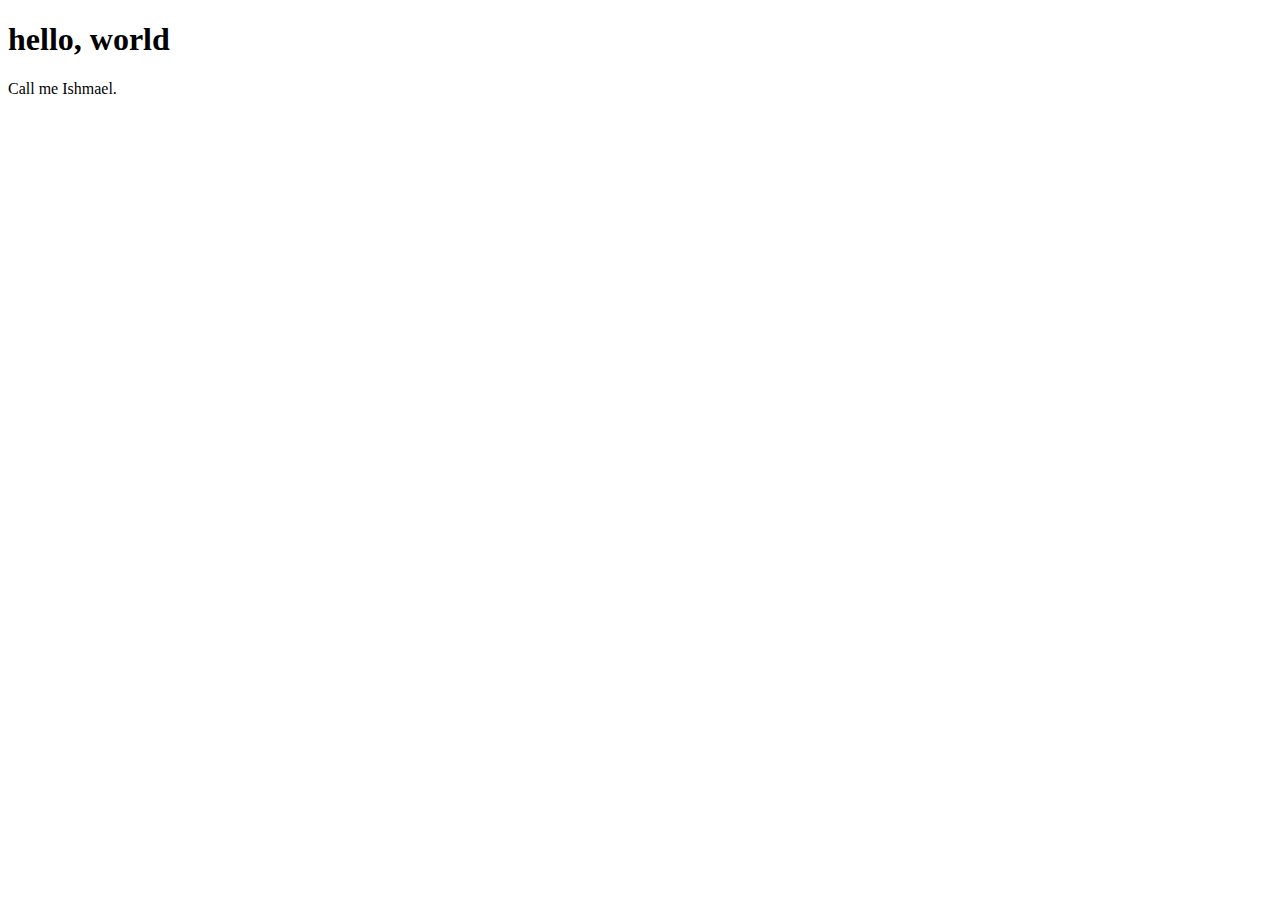
==== index.html @ 42f06d39 "Add README file" ====
<!DOCTYPE html>
<html lang="en" dir="ltr">
  <head>
    <meta charset="utf-8">
    <title>A whale of a greeting</title>
  </head>
  <body>
    <h1>hello, world</h1>
    <p>Call me Ishmael.</p>
  </body>
</html>
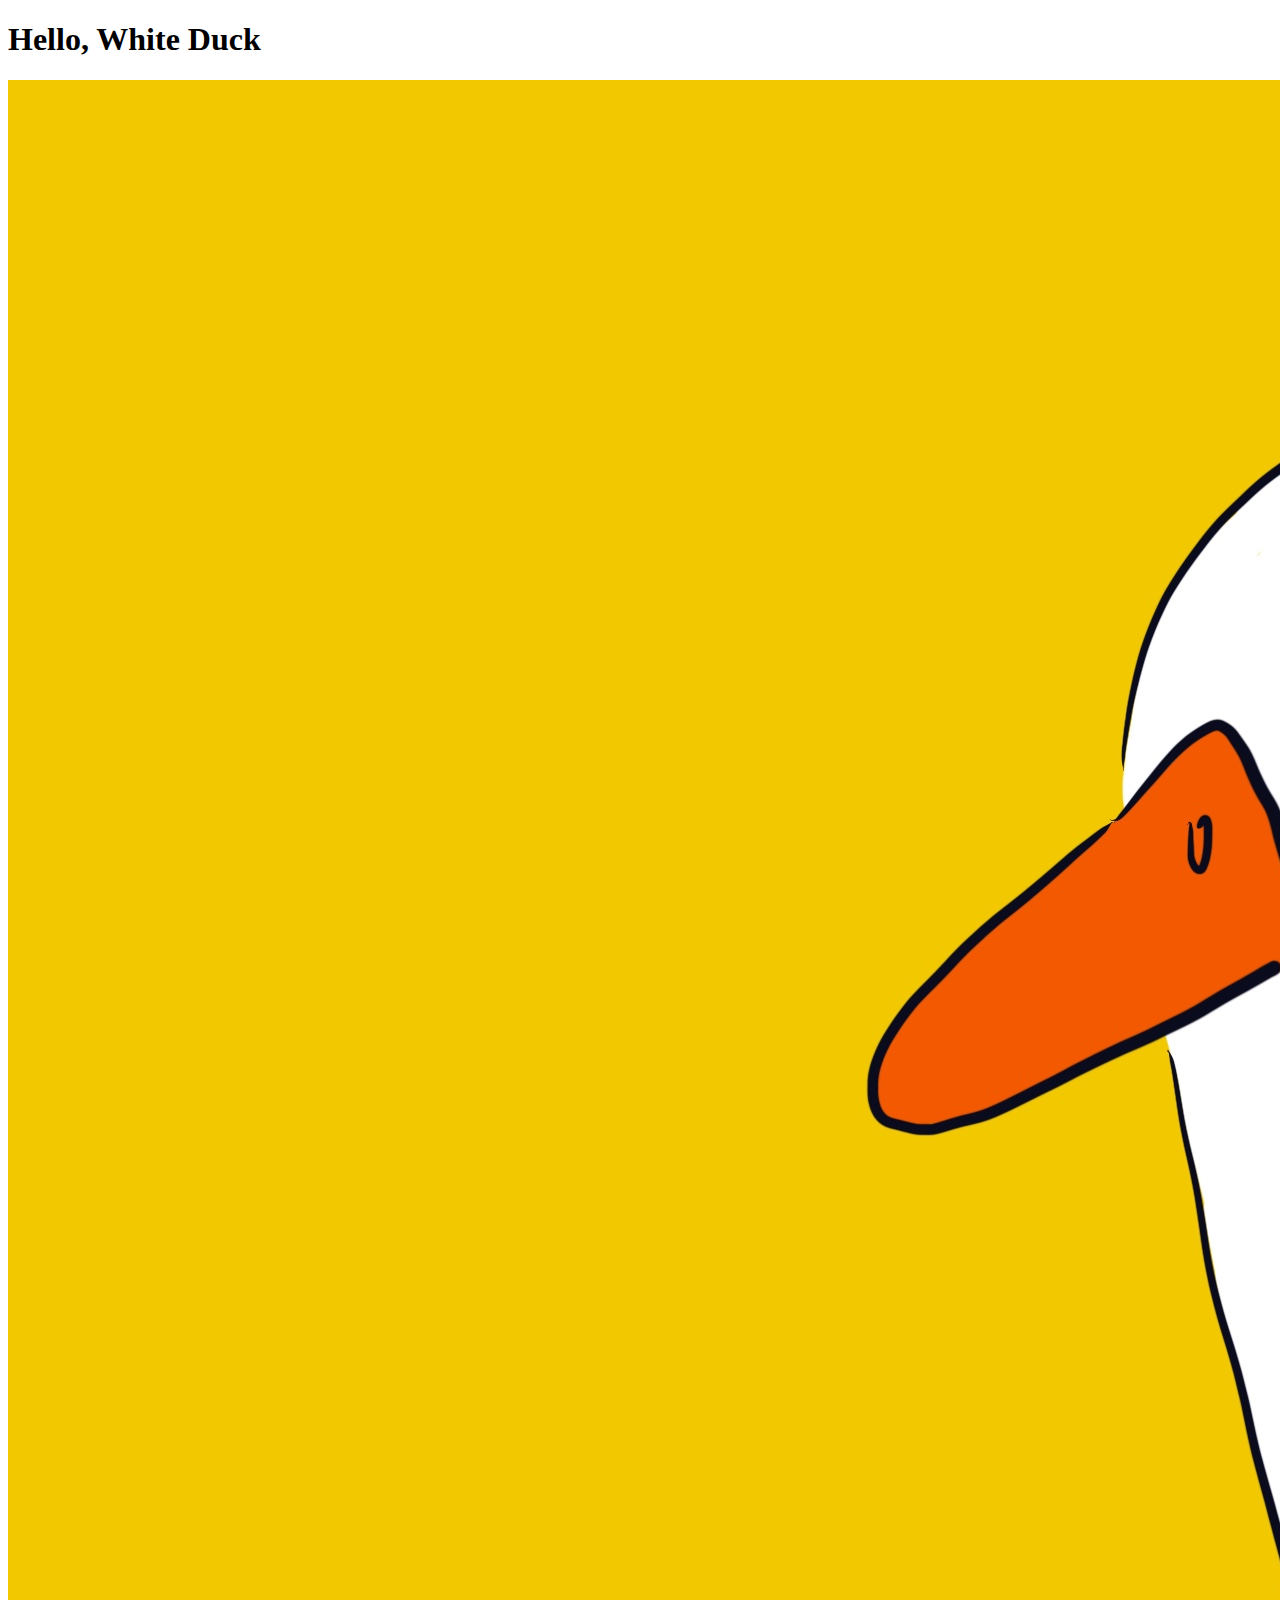
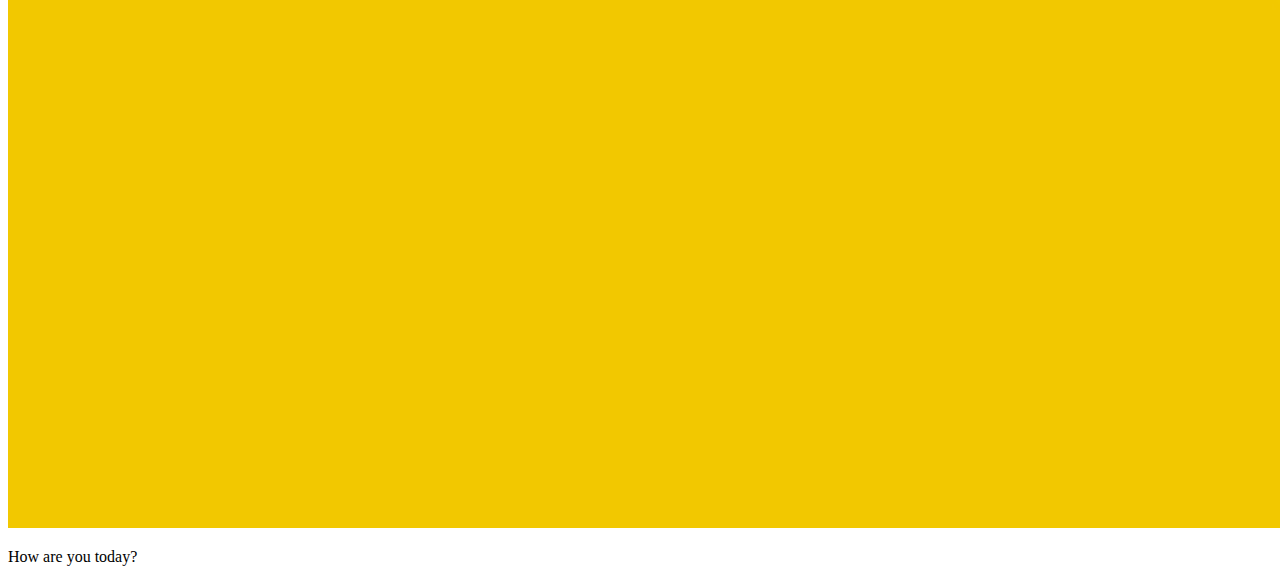
==== commit 0b78a347: "Add an image" ====
--- a/index.html
+++ b/index.html
@@ -2,10 +2,11 @@
 <html lang="en" dir="ltr">
   <head>
     <meta charset="utf-8">
-    <title>A whale of a greeting</title>
+    <title>White Duck</title>
   </head>
   <body>
-    <h1>hello, world</h1>
-    <p>Call me Ishmael.</p>
+    <h1>Hello, White Duck</h1>
+    <img src="images/pato-amarelo.jpg" alt="white duck on yellow background">
+    <p>How are you today?</p>
   </body>
 </html>
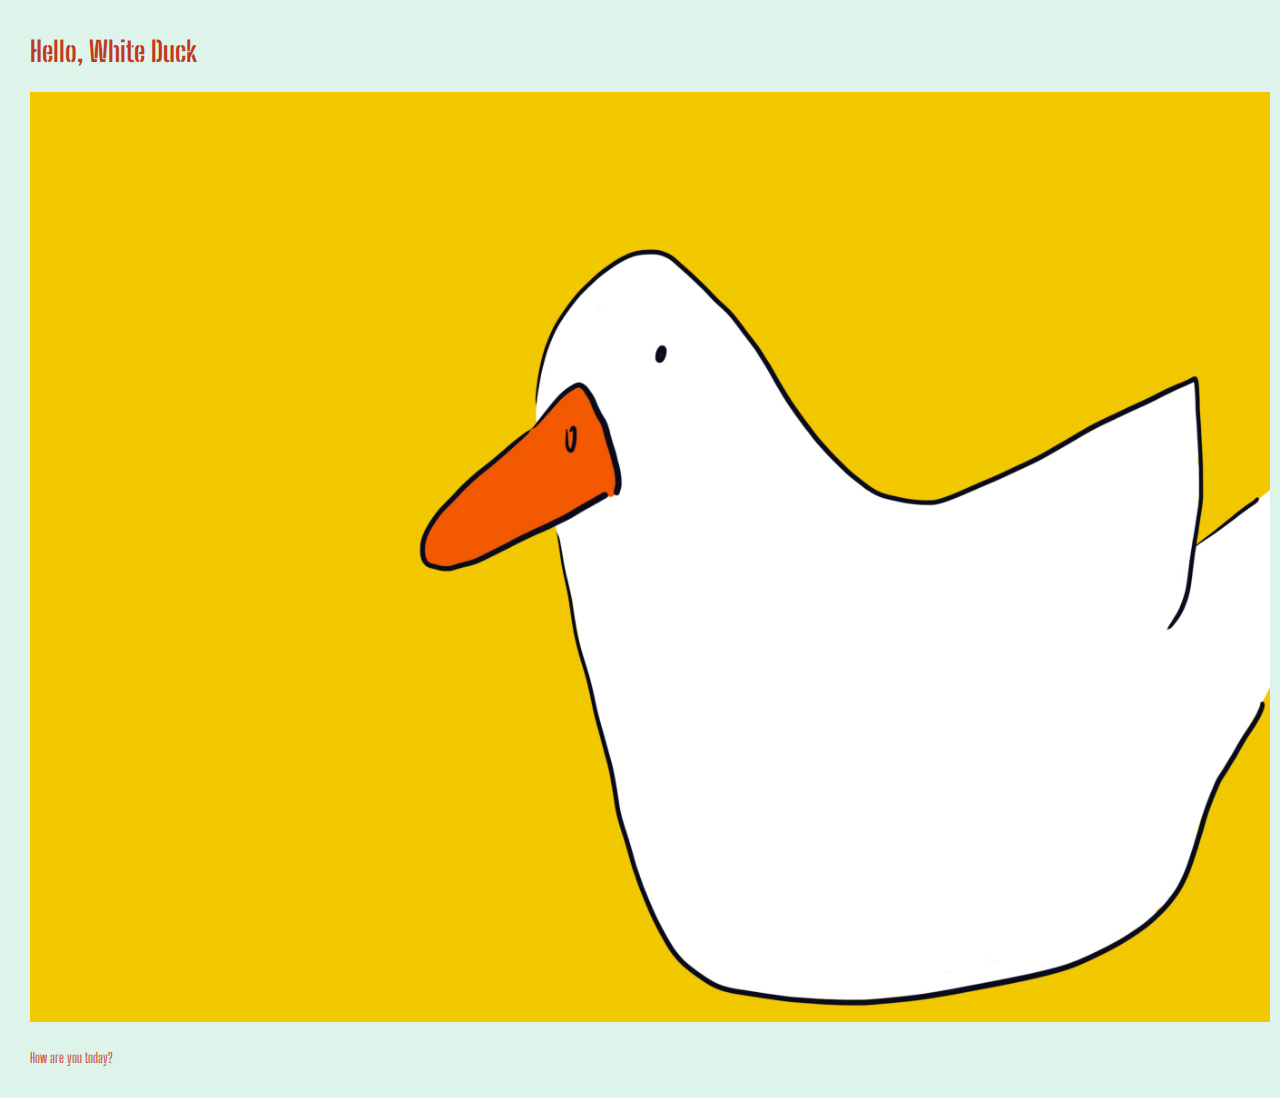
==== commit 5231bbf6: "Update name of css file in html page to match css file name" ====
--- a/index.html
+++ b/index.html
@@ -2,6 +2,7 @@
 <html lang="en" dir="ltr">
   <head>
     <meta charset="utf-8">
+    <link rel="stylesheet" href="style.css" />
     <title>White Duck</title>
   </head>
   <body>
--- a/style.css
+++ b/style.css
@@ -0,0 +1,23 @@
+@import url('https://fonts.googleapis.com/css2?family=Big+Shoulders+Stencil+Display:wght@600&display=swap');
+
+* {
+  margin: 5px;
+  padding: 5px;
+}
+
+body {
+  font-family: 'Big Shoulders Stencil Display', cursive;
+  background: #DEF4EA;
+  color: #C03A1D;
+  line-height: 1.5;
+  font-size: 0.875rem;
+}
+
+h1 {
+  font-weight: bold;
+}
+
+img {
+  max-width: 100%;
+  height: auto;
+}
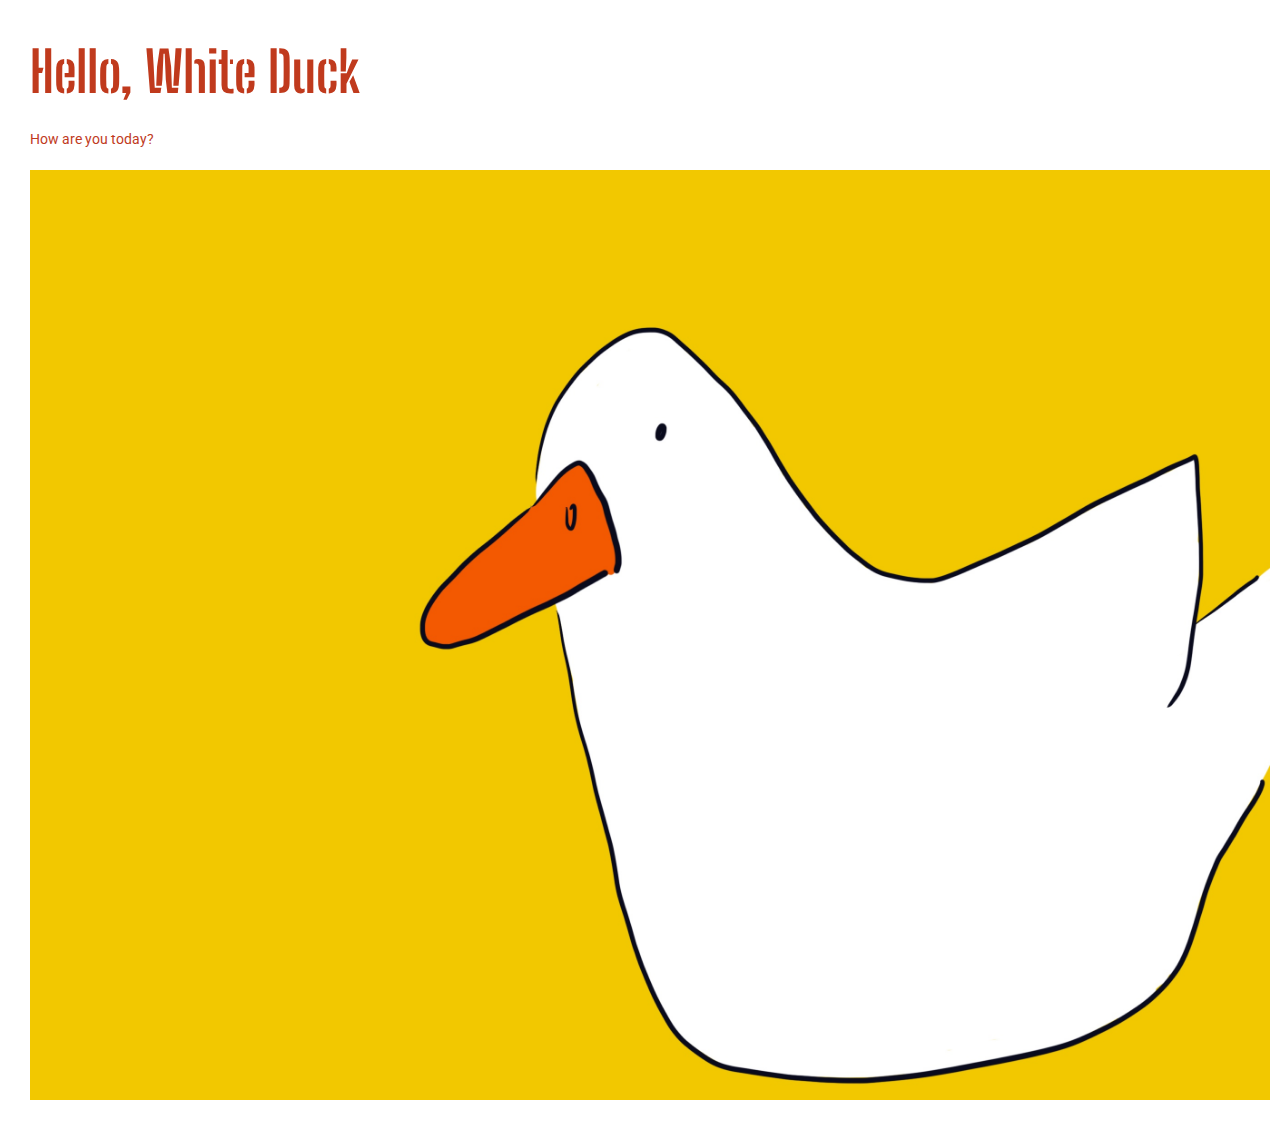
==== commit 650a80ed: "Change font size, font family for p and background colour" ====
--- a/index.html
+++ b/index.html
@@ -7,7 +7,7 @@
   </head>
   <body>
     <h1>Hello, White Duck</h1>
+    <p>How are you today?</p>
     <img src="images/pato-amarelo.jpg" alt="white duck on yellow background">
-    <p>How are you today?</p>
   </body>
 </html>
--- a/style.css
+++ b/style.css
@@ -1,4 +1,4 @@
-@import url('https://fonts.googleapis.com/css2?family=Big+Shoulders+Stencil+Display:wght@600&display=swap');
+@import url('https://fonts.googleapis.com/css2?family=Big+Shoulders+Stencil+Display:wght@600&family=Roboto&display=swap');
 
 * {
   margin: 5px;
@@ -7,7 +7,7 @@
 
 body {
   font-family: 'Big Shoulders Stencil Display', cursive;
-  background: #DEF4EA;
+  background: #ffffff;
   color: #C03A1D;
   line-height: 1.5;
   font-size: 0.875rem;
@@ -15,9 +15,14 @@
 
 h1 {
   font-weight: bold;
+  font-size: 400%;
 }
 
 img {
   max-width: 100%;
   height: auto;
 }
+
+p {
+  font-family: 'Roboto', sans-serif;
+}
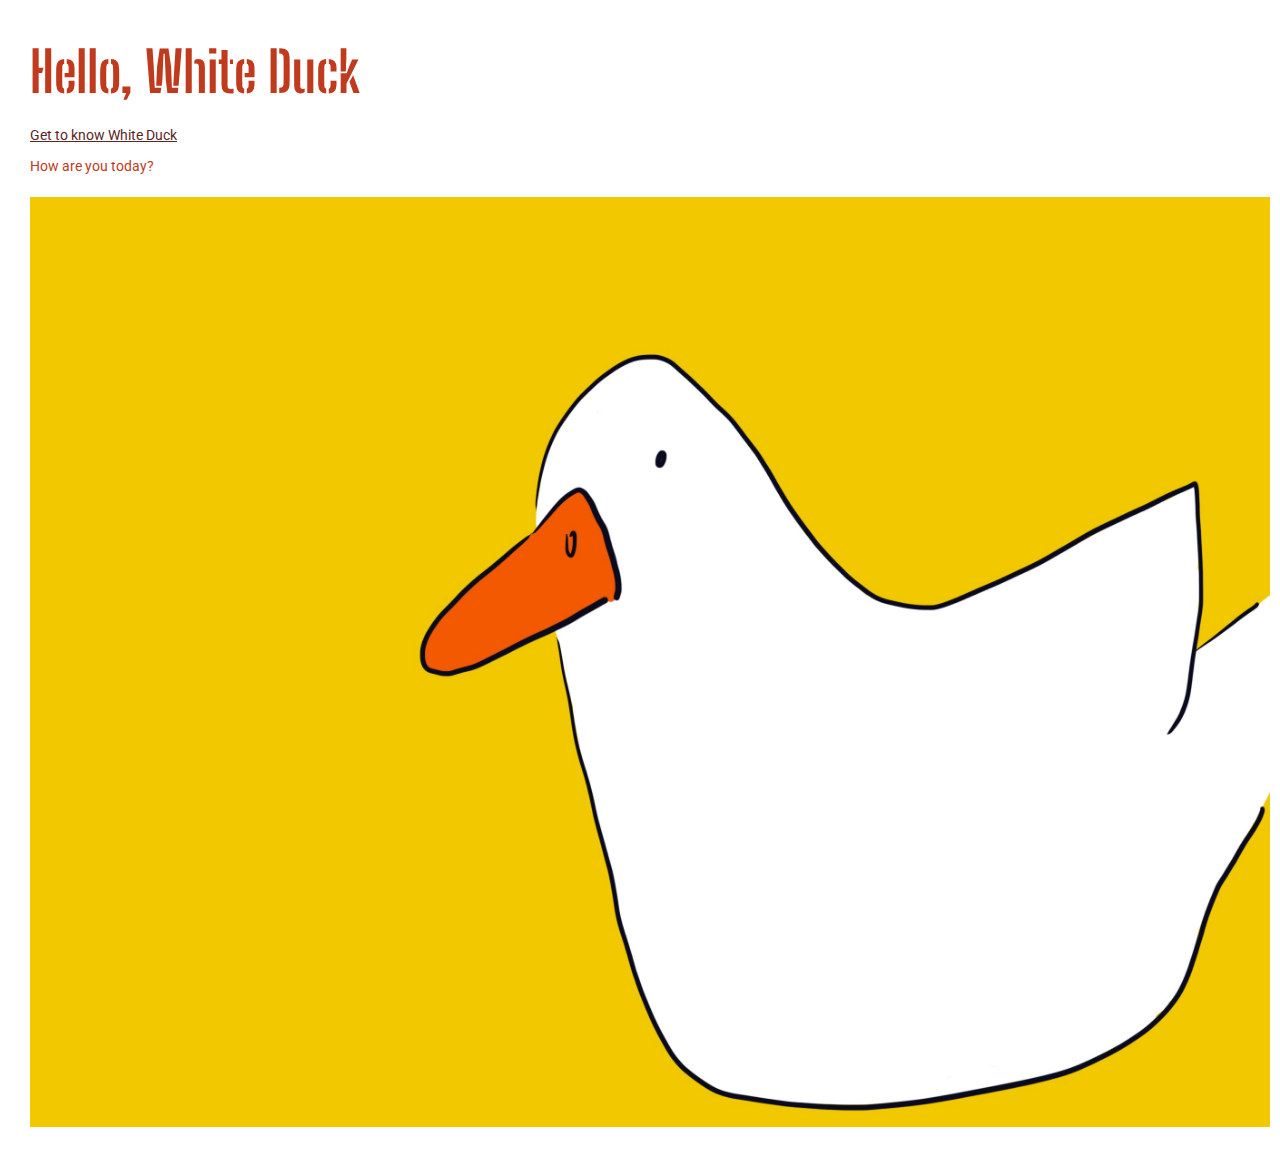
==== commit 79676bf1: "Add a link to the About page and style it" ====
--- a/index.html
+++ b/index.html
@@ -7,6 +7,7 @@
   </head>
   <body>
     <h1>Hello, White Duck</h1>
+    <a href="about.html">Get to know White Duck</a>
     <p>How are you today?</p>
     <img src="images/pato-amarelo.jpg" alt="white duck on yellow background">
   </body>
--- a/style.css
+++ b/style.css
@@ -26,3 +26,8 @@
 p {
   font-family: 'Roboto', sans-serif;
 }
+
+a {
+  color: #5A2525;
+  font-family: 'Roboto', sans-serif;
+}
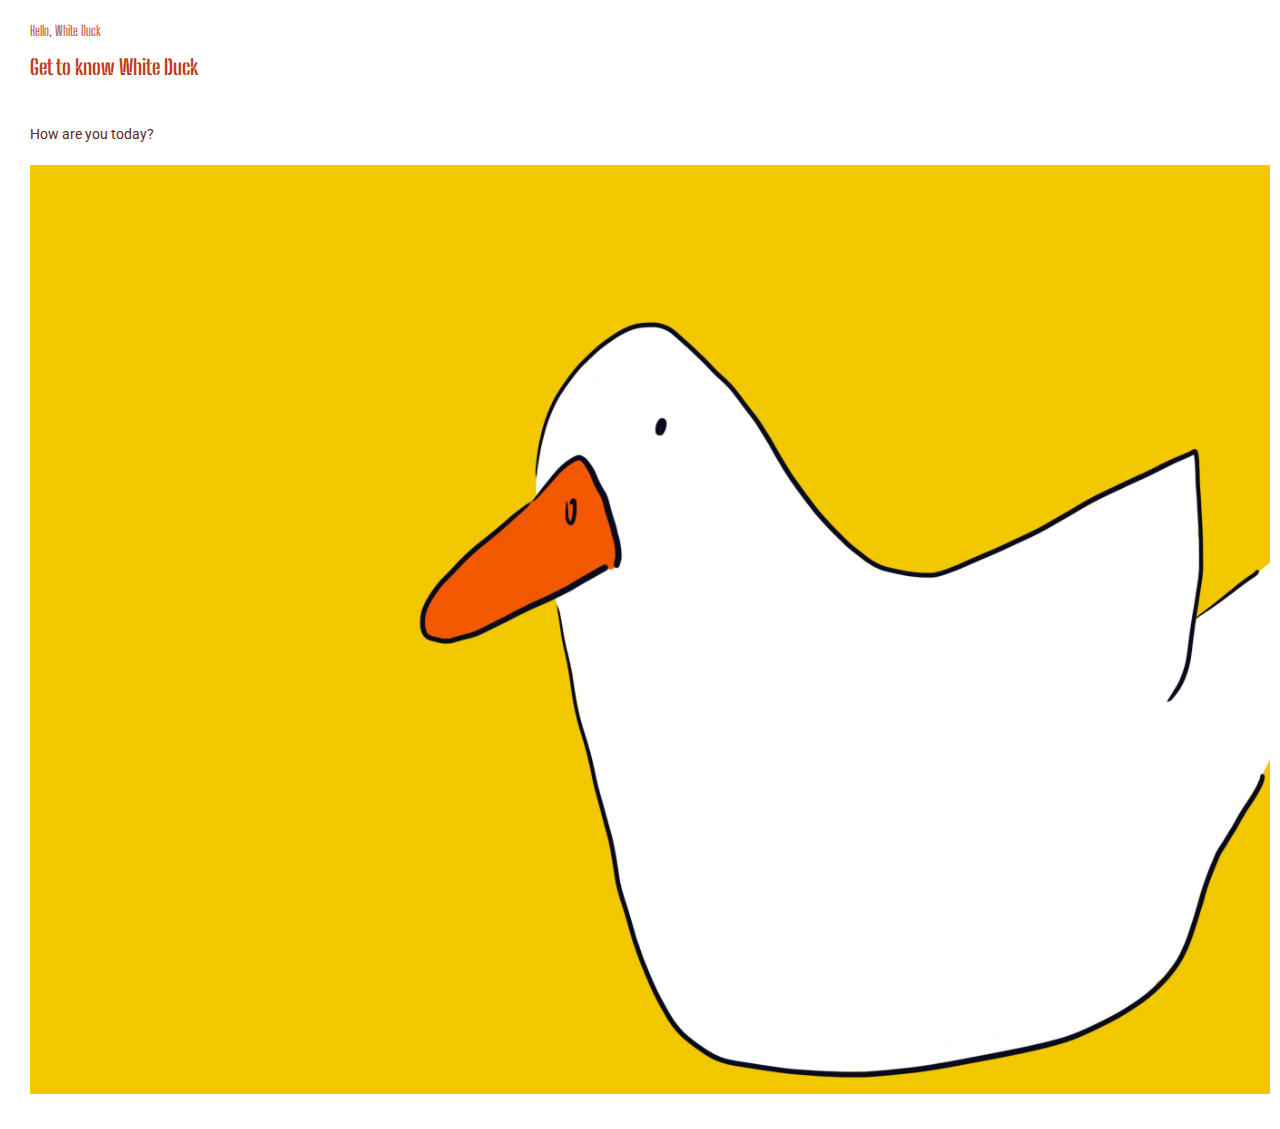
==== commit 98ff849a: "Add image to css file, add links to index and about pages, add styles" ====
--- a/index.html
+++ b/index.html
@@ -6,8 +6,8 @@
     <title>White Duck</title>
   </head>
   <body>
-    <h1>Hello, White Duck</h1>
-    <a href="about.html">Get to know White Duck</a>
+    <a href="index.html>"<h1>Hello, White Duck</h1></a>
+    <a href="about.html"><h2>Get to know White Duck</h2></a>
     <p>How are you today?</p>
     <img src="images/pato-amarelo.jpg" alt="white duck on yellow background">
   </body>
--- a/style.css
+++ b/style.css
@@ -25,9 +25,17 @@
 
 p {
   font-family: 'Roboto', sans-serif;
+  color: #5A2525;
 }
 
 a {
   color: #5A2525;
   font-family: 'Roboto', sans-serif;
 }
+
+a, h1 {
+  font-family: 'Big Shoulders Stencil Display', cursive;
+  background: #ffffff;
+  color: #C03A1D;
+  text-decoration: none;
+}
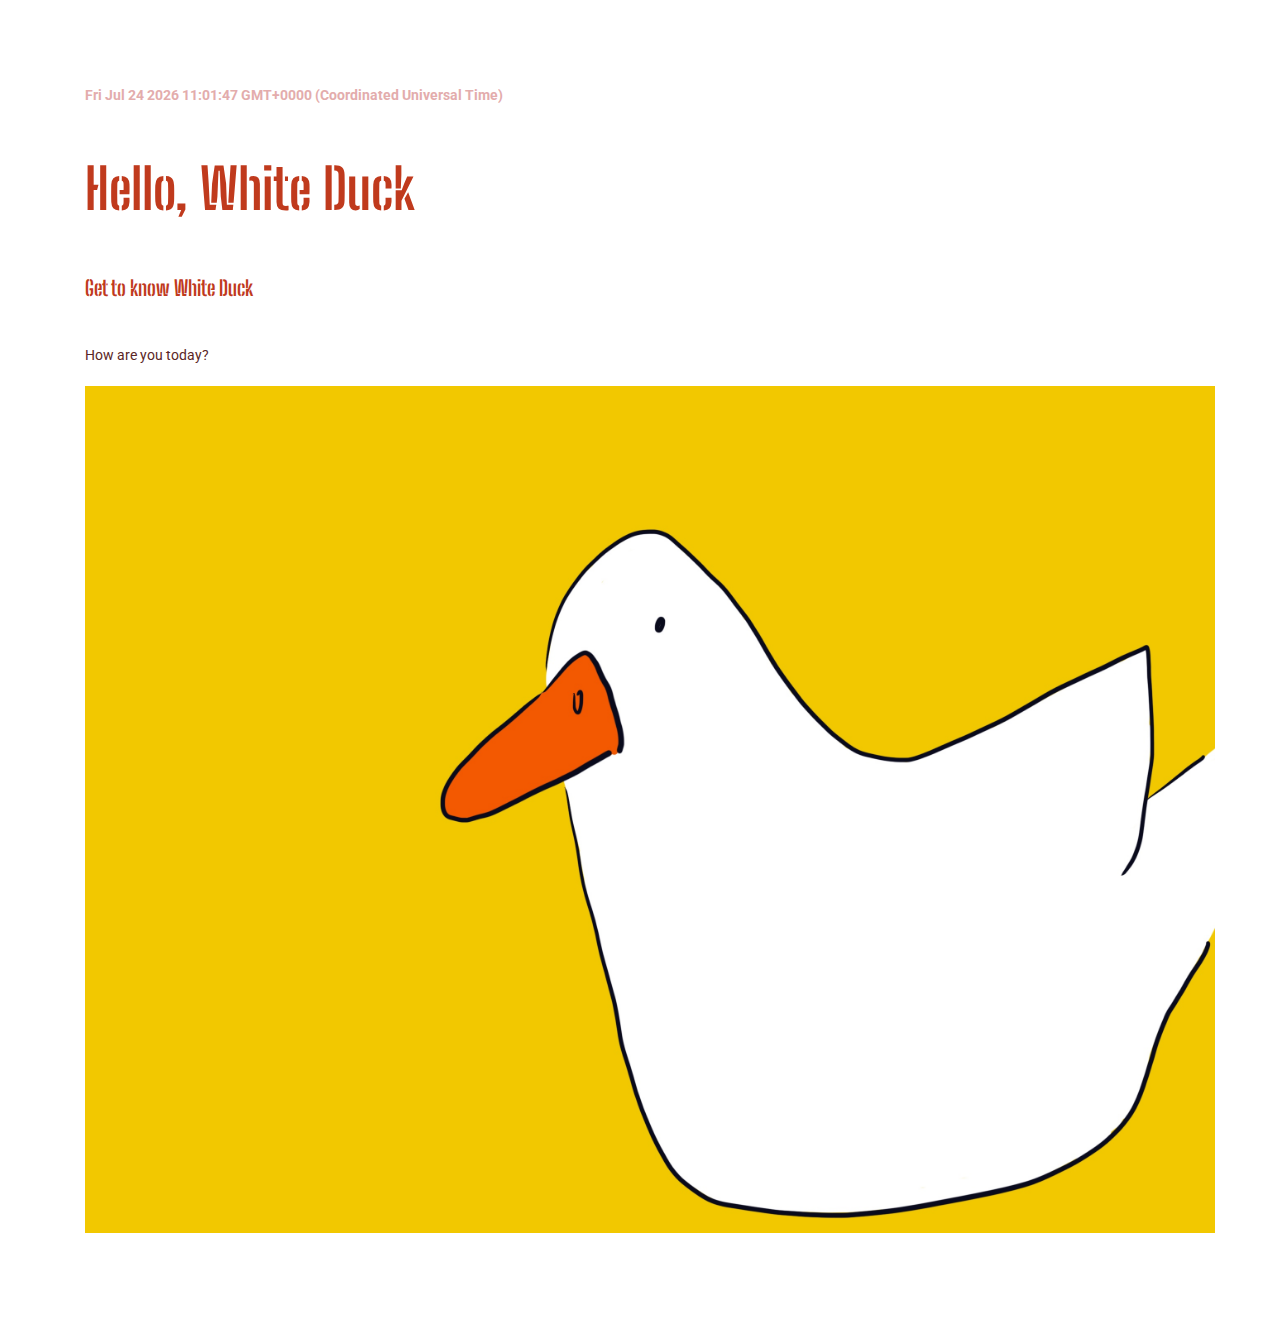
==== commit 8d0132c4: "Add JavaScript file, add date to index and about pages, fix minor style issues" ====
--- a/index.html
+++ b/index.html
@@ -6,9 +6,14 @@
     <title>White Duck</title>
   </head>
   <body>
-    <a href="index.html>"<h1>Hello, White Duck</h1></a>
-    <a href="about.html"><h2>Get to know White Duck</h2></a>
-    <p>How are you today?</p>
-    <img src="images/pato-amarelo.jpg" alt="white duck on yellow background">
-  </body>
+    <div class="container">
+      <p id="demo"></p>
+      <a href="index.html"><h1>Hello, White Duck</h1></a>
+      <a href="about.html"><h2>Get to know White Duck</h2></a>
+      <p>How are you today?</p>
+      <img src="images/pato-amarelo.jpg" alt="white duck on yellow background">
+    </div>
+    <!-- JavaScript -->
+    <script src="index.js"></script>
+    </body>
 </html>
--- a/style.css
+++ b/style.css
@@ -13,11 +13,6 @@
   font-size: 0.875rem;
 }
 
-h1 {
-  font-weight: bold;
-  font-size: 400%;
-}
-
 img {
   max-width: 100%;
   height: auto;
@@ -28,14 +23,35 @@
   color: #5A2525;
 }
 
-a {
-  color: #5A2525;
-  font-family: 'Roboto', sans-serif;
-}
-
-a, h1 {
+h1 {
   font-family: 'Big Shoulders Stencil Display', cursive;
   background: #ffffff;
   color: #C03A1D;
   text-decoration: none;
+  font-weight: bold;
+  font-size: 400%;
 }
+
+h2 {
+  font-family: 'Big Shoulders Stencil Display', cursive;
+  background: #ffffff;
+  color: #C03A1D;
+  text-decoration: none;
+  font-weight: bold;
+}
+
+a {
+  color: #5A2525;
+  font-family: 'Big Shoulders Stencil Display', cursive;
+  text-decoration: none;
+}
+
+div {
+  margin: 50px;
+  padding-left: 5px;
+}
+
+#demo {
+  font-weight: bold;
+  color: #E3ACAC;
+}
